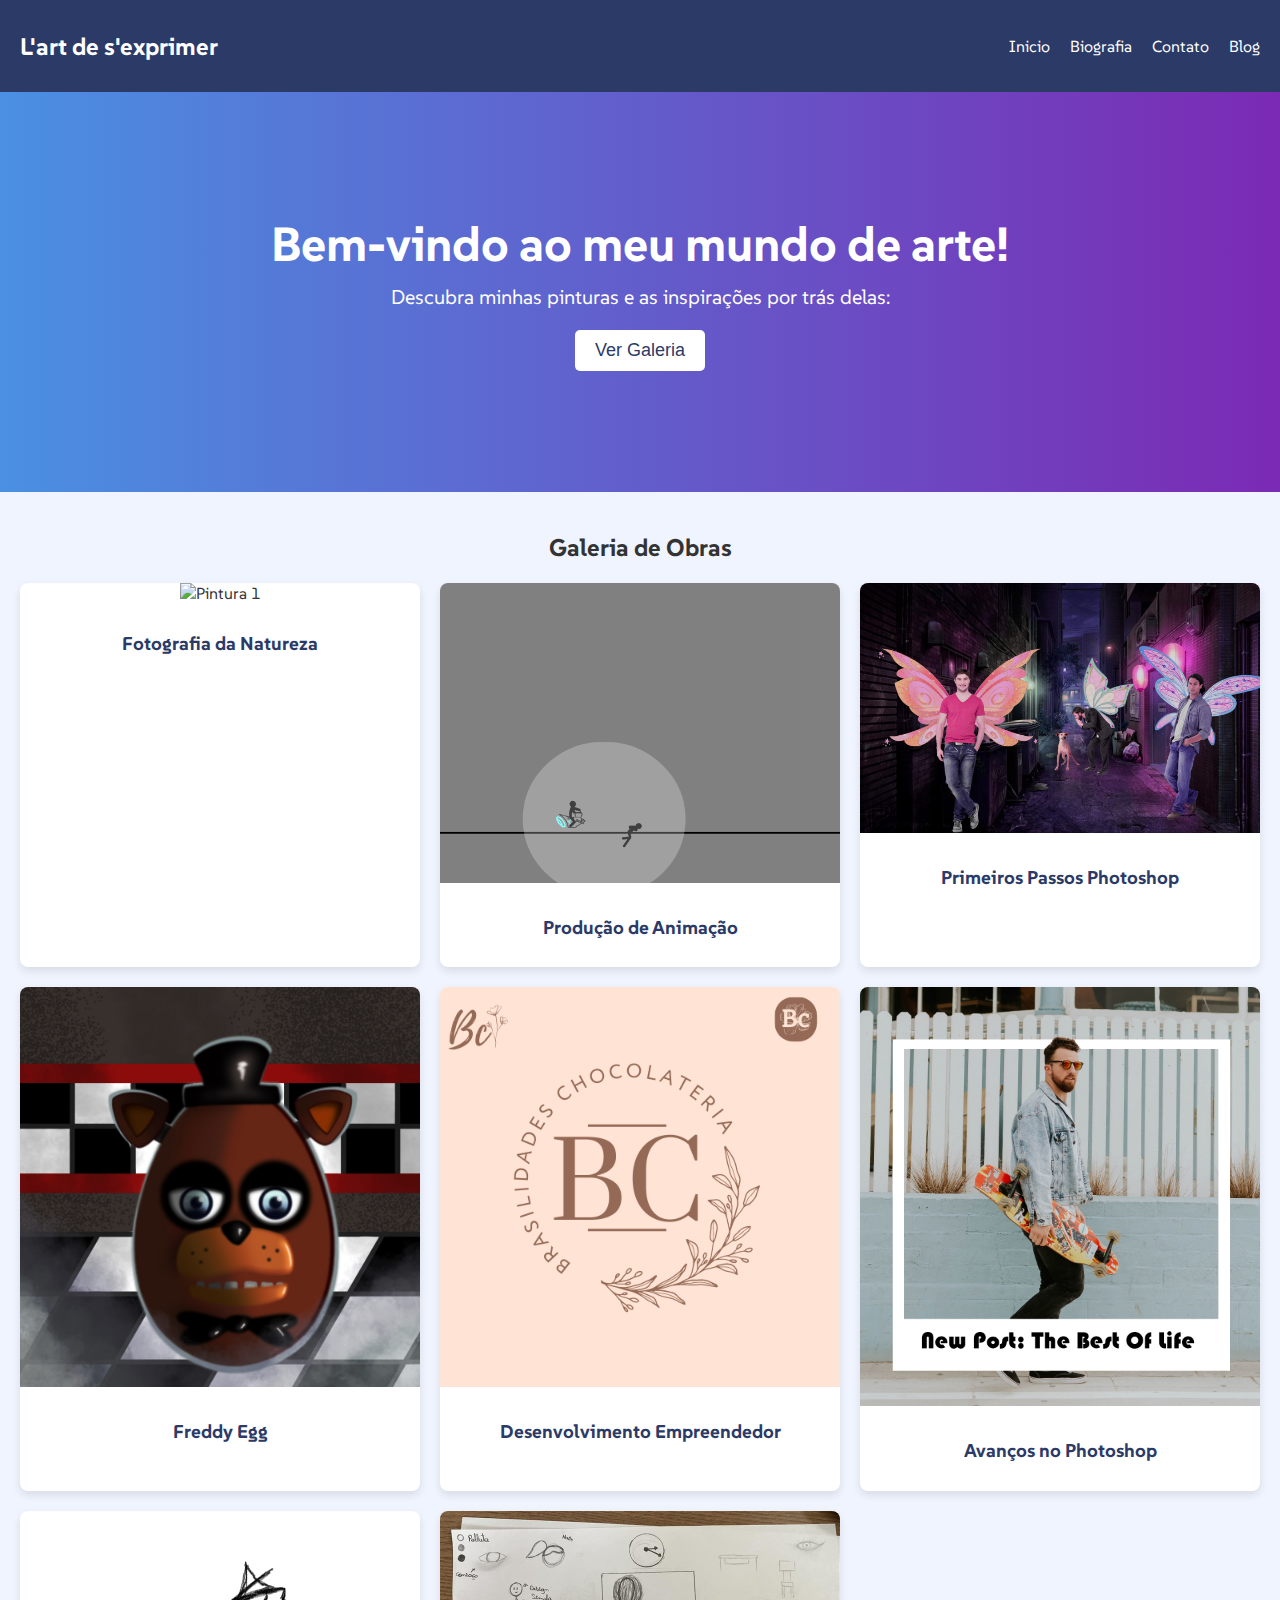
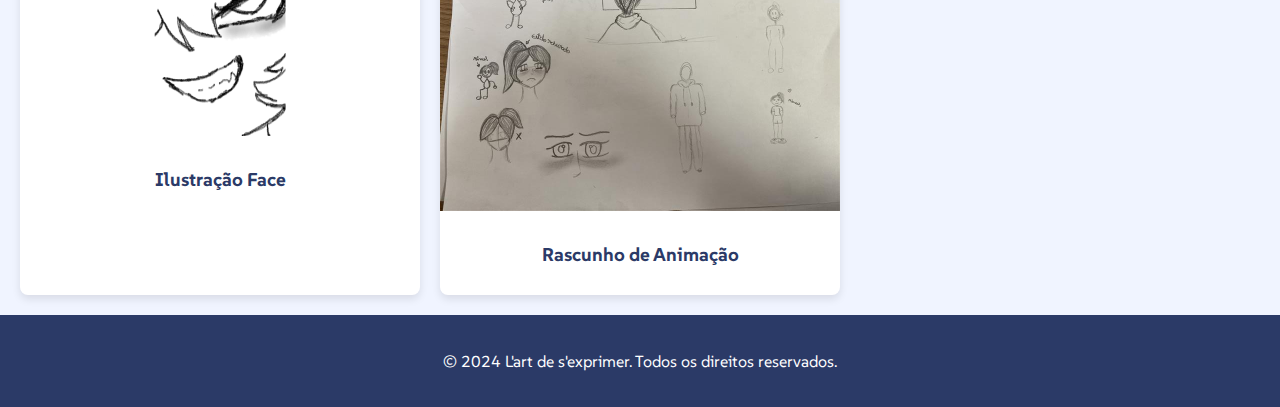
==== index.html @ d765838a "Add files via upload" ====
<!DOCTYPE html>
<html lang="pt-BR">

<head>
    <meta charset="UTF-8">
    <meta name="viewport" content="width=device-width, initial-scale=1.0">
    <link rel="stylesheet" href="styles.css">
    <title>L'y - Home</title>
</head>

<body>
    <header>
        <div class="logo">L'art de s'exprimer</div>
        <nav>
            <ul>
                <li><a href="index.html">Inicio</a></li>
                <li><a href="bio.html">Biografia</a></li>
                <li><a href="contato.html">Contato</a></li>
                <li><a href="blog.html">Blog</a></li>
            </ul>
        </nav>
    </header>

    <main>
        <section class="banner">
            <h1>Bem-vindo ao meu mundo de arte!</h1>
            <p>Descubra minhas pinturas e as inspirações por trás delas:</p>
            <a href="galeria.html">
                <button>Ver Galeria</button>
            </a>
        </section>

        <section class="gallery">
            <h2>Galeria de Obras</h2>
            <div class="grid">
                <div class="item">
                    <img src="img/primeiraObra.jpg" alt="Pintura 1">
                    <h3>Fotografia da Natureza</h3>
                </div>
                <div class="item">
                    <img src="img/segundaObra.gif" alt="Pintura 2">
                    <h3>Produção de Animação</h3>
                </div>
                <div class="item">
                    <img src="img/terceiraObra.jpg" alt="Pintura 3">
                    <h3>Primeiros Passos Photoshop</h3>
                </div>
                <div class="item">
                    <img src="img/freddyegg.jpg" alt="Pintura 4">
                    <h3>Freddy Egg</h3>
                </div>
                <div class="item">
                    <img src="img/quintaObra.png" alt="Pintura 5">
                    <h3>Desenvolvimento Empreendedor</h3>
                </div>
                <div class="item">
                    <img src="img/segundaObra.png" alt="Pintura 6">
                    <h3>Avanços no Photoshop</h3>
                </div>
                <div class="item">
                    <img src="img/rosto.png" alt="Pintura 6">
                    <h3>Ilustração Face</h3>
                </div>
                <div class="item">
                    <img src="img/sextaObra.jpg" alt="Pintura 6">
                    <h3>Rascunho de Animação</h3>
                </div>
                </div>
            </div>
        </section>
    </main>

    <footer>
        <p>&copy; 2024 L'art de s'exprimer. Todos os direitos reservados.</p>
    </footer>
</body>
</html>
---- styles.css ----
@import url('https://fonts.googleapis.com/css2?family=SUSE:wght@100..800&display=swap');

body {
    font-family: 'SUSE', sans-serif;
    margin: 0;
    padding: 0;
    background-color: #F0F4FF;
    color: #333;
}

header {
    display: flex;
    justify-content: space-between;
    align-items: center;
    background-color: #2B3A67;
    padding: 20px;
    color: #fff;
}

header .logo {
    font-size: 24px;
    font-weight: bold;
}

nav ul {
    list-style: none;
    display: flex;
    gap: 20px;
}

nav ul li a {
    color: #fff;
    text-decoration: none;
}

.banner {
    background: linear-gradient(to right, #4A90E2, #7B2AB4);
    height: 400px;
    display: flex;
    flex-direction: column;
    justify-content: center;
    align-items: center;
    text-align: center;
    color: #fff;
}

.banner h1 {
    font-size: 48px;
    margin: 0;
}

.banner p {
    font-size: 20px;
    margin: 10px 0 20px;
}

.banner button {
    background-color: #FFFFFF;
    border: none;
    padding: 10px 20px;
    color: #2B3A67;
    font-size: 18px;
    cursor: pointer;
    border-radius: 5px;
}

.gallery {
    padding: 20px;
}

.gallery h2 {
    margin: 20px 0;
    text-align: center;
}

.grid {
    display: grid;
    grid-template-columns: repeat(auto-fill, minmax(300px, 1fr));
    gap: 20px;
}

.item {
    background-color: #fff;
    border-radius: 8px;
    overflow: hidden;
    box-shadow: 0 4px 8px rgba(0, 0, 0, 0.1);
    text-align: center;
}

.item img {
    width: 100%;
    height: auto;
}

.item h3 {
    padding: 10px 0;
    color: #2B3A67;
}

footer {
    text-align: center;
    padding: 20px;
    background-color: #2B3A67;
    color: #fff;
}

#dov {
    display: flex;
    justify-content: center;
}

#bio-banner {
    display: flex;
    justify-content: center;
}

#text {
    width: 95%;
    height: auto;
    border-radius: 8px;
    flex: 2;
    margin-left: 20px;
}
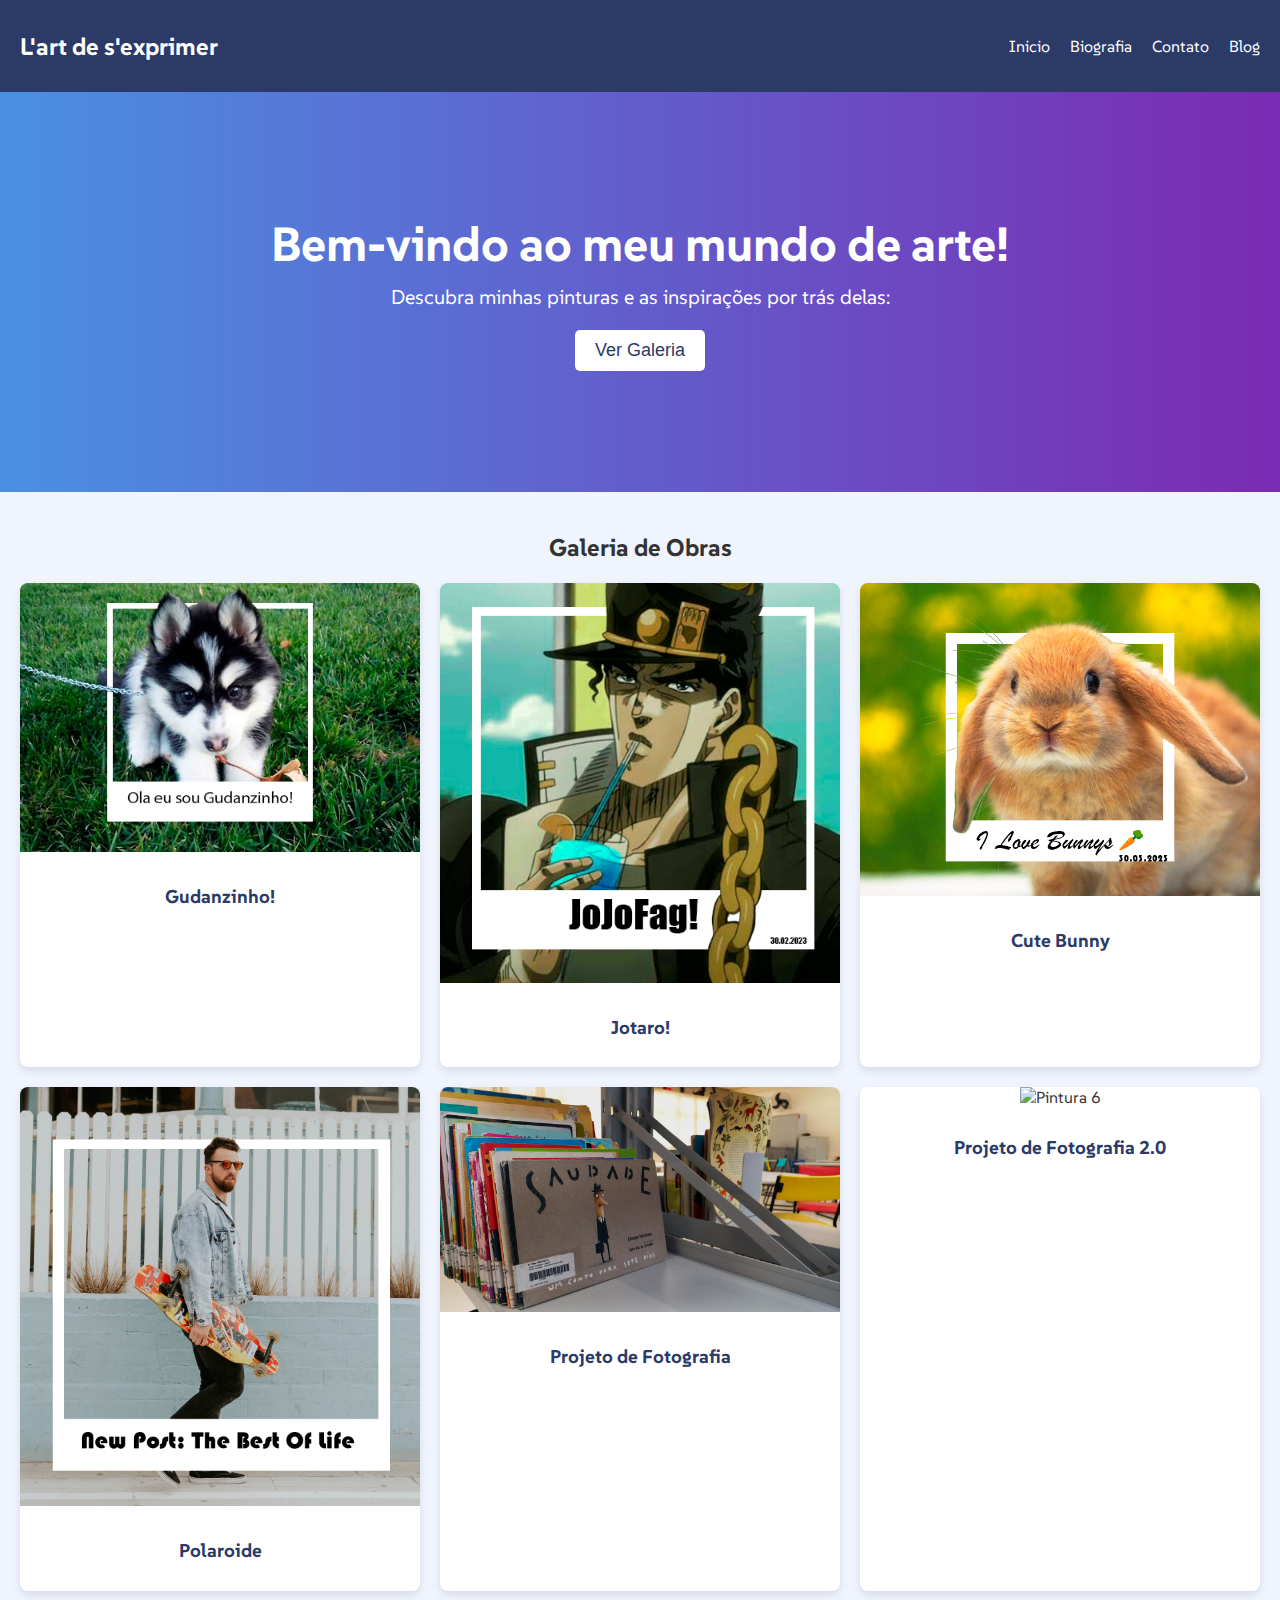
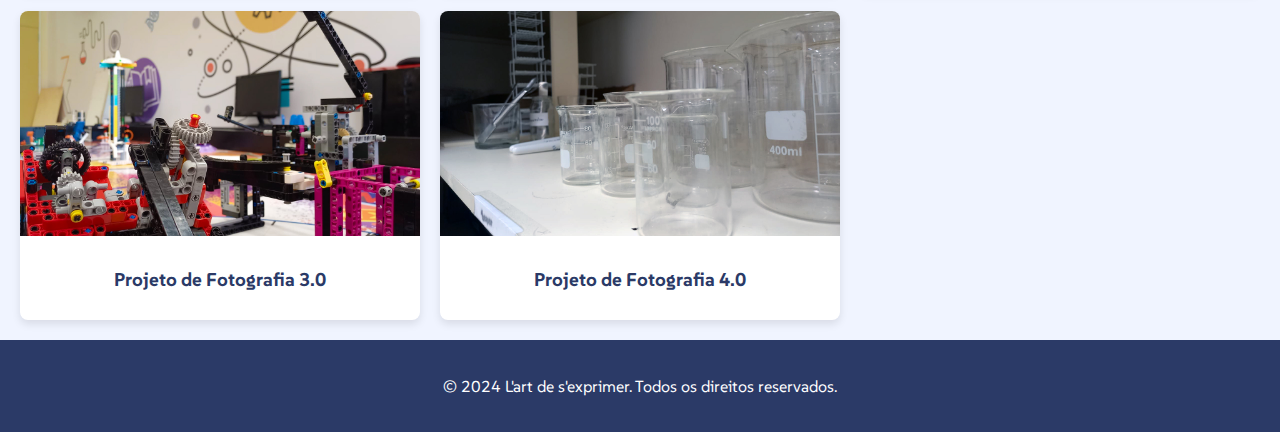
==== commit 138c50f0: "Add files via upload" ====
--- a/index.html
+++ b/index.html
@@ -34,36 +34,36 @@
             <h2>Galeria de Obras</h2>
             <div class="grid">
                 <div class="item">
-                    <img src="img/primeiraObra.jpg" alt="Pintura 1">
-                    <h3>Fotografia da Natureza</h3>
+                    <img src="img/inicio img/img1.png" alt="Pintura 1">
+                    <h3>Gudanzinho!</h3>
                 </div>
                 <div class="item">
-                    <img src="img/segundaObra.gif" alt="Pintura 2">
-                    <h3>Produção de Animação</h3>
+                    <img src="img/inicio img/img2.png" alt="Pintura 2">
+                    <h3>Jotaro!</h3>
                 </div>
                 <div class="item">
-                    <img src="img/terceiraObra.jpg" alt="Pintura 3">
-                    <h3>Primeiros Passos Photoshop</h3>
+                    <img src="img/inicio img/img3.png" alt="Pintura 3">
+                    <h3>Cute Bunny</h3>
                 </div>
                 <div class="item">
-                    <img src="img/freddyegg.jpg" alt="Pintura 4">
-                    <h3>Freddy Egg</h3>
+                    <img src="img/inicio img/img4.png" alt="Pintura 4">
+                    <h3>Polaroide</h3>
                 </div>
                 <div class="item">
-                    <img src="img/quintaObra.png" alt="Pintura 5">
-                    <h3>Desenvolvimento Empreendedor</h3>
+                    <img src="img/inicio img/img5.jpg" alt="Pintura 5">
+                    <h3>Projeto de Fotografia</h3>
                 </div>
                 <div class="item">
-                    <img src="img/segundaObra.png" alt="Pintura 6">
-                    <h3>Avanços no Photoshop</h3>
+                    <img src="img/inicio img/img6.JPG" alt="Pintura 6">
+                    <h3>Projeto de Fotografia 2.0</h3>
                 </div>
                 <div class="item">
-                    <img src="img/rosto.png" alt="Pintura 6">
-                    <h3>Ilustração Face</h3>
+                    <img src="img/inicio img/img7.jpg" alt="Pintura 6">
+                    <h3>Projeto de Fotografia 3.0</h3>
                 </div>
                 <div class="item">
-                    <img src="img/sextaObra.jpg" alt="Pintura 6">
-                    <h3>Rascunho de Animação</h3>
+                    <img src="img/inicio img/img8.jpg" alt="Pintura 6">
+                    <h3>Projeto de Fotografia 4.0</h3>
                 </div>
                 </div>
             </div>
